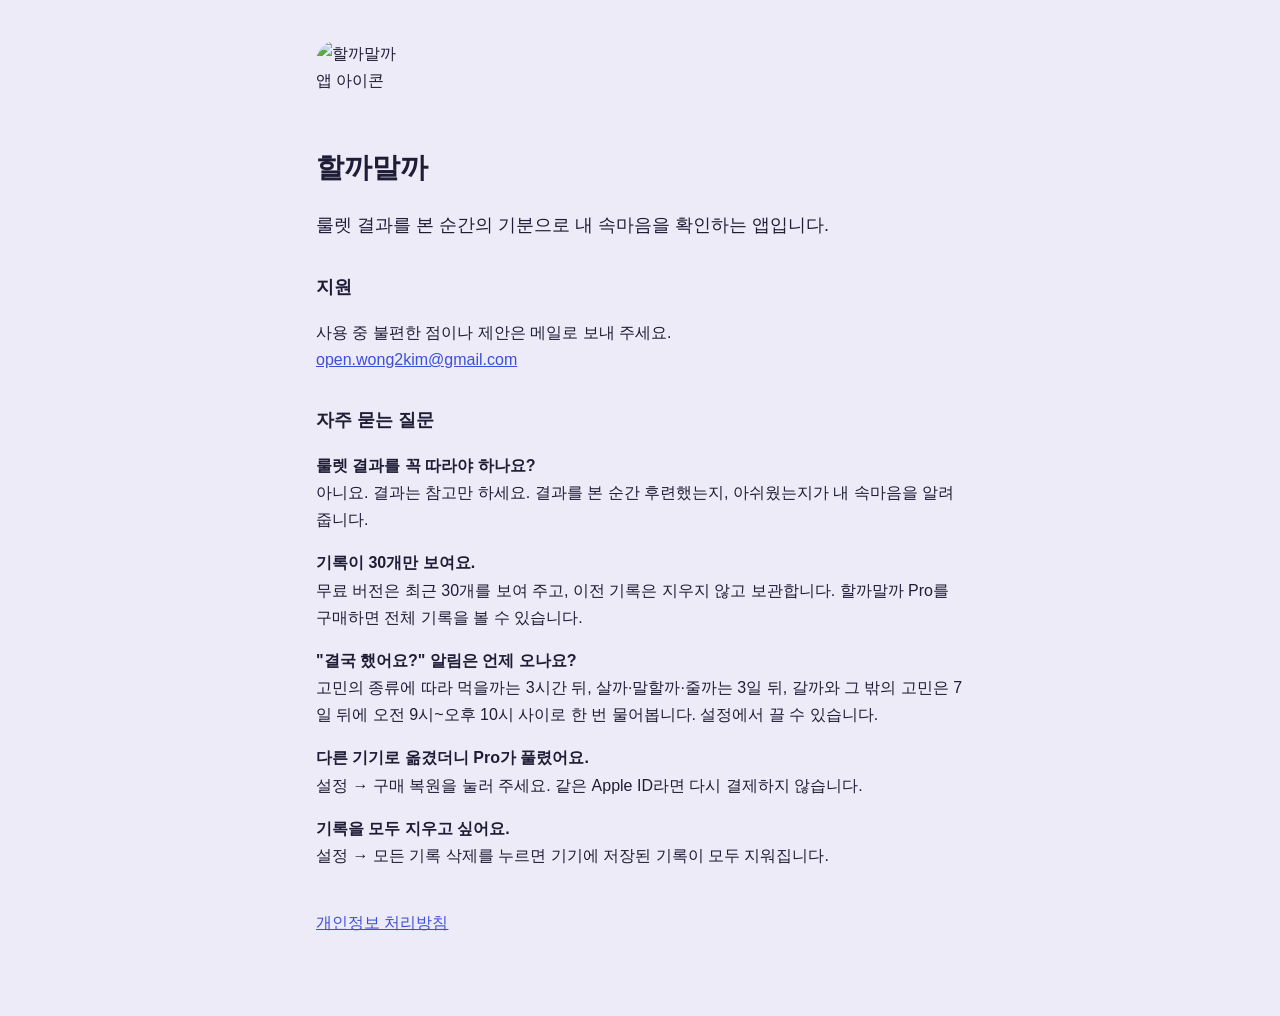
==== index.html @ 56ea6224 "지원 페이지와 개인정보 처리방침" ====
<!doctype html>
<html lang="ko">
<head>
<meta charset="utf-8">
<meta name="viewport" content="width=device-width, initial-scale=1">
<title>할까말까 — 룰렛 말고 내 마음이 답해요</title>
<link rel="stylesheet" href="style.css">
<link rel="icon" href="app-icon.png">
</head>
<body>
<main>
<img class="icon" src="app-icon.png" alt="할까말까 앱 아이콘" width="96" height="96">
<h1>할까말까</h1>
<p class="lead">룰렛 결과를 본 순간의 기분으로 내 속마음을 확인하는 앱입니다.</p>

<h2>지원</h2>
<p>사용 중 불편한 점이나 제안은 메일로 보내 주세요.<br>
<a href="mailto:open.wong2kim@gmail.com">open.wong2kim@gmail.com</a></p>

<h2>자주 묻는 질문</h2>
<p><b>룰렛 결과를 꼭 따라야 하나요?</b><br>아니요. 결과는 참고만 하세요. 결과를 본 순간 후련했는지, 아쉬웠는지가 내 속마음을 알려 줍니다.</p>
<p><b>기록이 30개만 보여요.</b><br>무료 버전은 최근 30개를 보여 주고, 이전 기록은 지우지 않고 보관합니다. 할까말까 Pro를 구매하면 전체 기록을 볼 수 있습니다.</p>
<p><b>"결국 했어요?" 알림은 언제 오나요?</b><br>고민의 종류에 따라 먹을까는 3시간 뒤, 살까·말할까·줄까는 3일 뒤, 갈까와 그 밖의 고민은 7일 뒤에 오전 9시~오후 10시 사이로 한 번 물어봅니다. 설정에서 끌 수 있습니다.</p>
<p><b>다른 기기로 옮겼더니 Pro가 풀렸어요.</b><br>설정 → 구매 복원을 눌러 주세요. 같은 Apple ID라면 다시 결제하지 않습니다.</p>
<p><b>기록을 모두 지우고 싶어요.</b><br>설정 → 모든 기록 삭제를 누르면 기기에 저장된 기록이 모두 지워집니다.</p>

<p class="links"><a href="privacy.html">개인정보 처리방침</a></p>
</main>
</body>
</html>
---- style.css ----
:root { --bg: #EDEBF7; --fg: #1F1D36; --muted: #6B6885; --accent: #3D4FD8; }
@media (prefers-color-scheme: dark) { :root { --bg: #16152A; --fg: #F1EFFF; --muted: #A3A0C2; --accent: #8A96FF; } }
* { box-sizing: border-box; }
body { margin: 0; background: var(--bg); color: var(--fg); font: 16px/1.7 -apple-system, "Apple SD Gothic Neo", "Noto Sans KR", sans-serif; }
main { max-width: 680px; margin: 0 auto; padding: 40px 16px 64px; }
h1 { font-size: 28px; margin: 8px 0 4px; }
h2 { font-size: 18px; margin: 32px 0 8px; }
a { color: var(--accent); }
.meta, .back { color: var(--muted); font-size: 14px; }
.lead { font-size: 18px; }
.icon { border-radius: 22px; display: block; }
.links { margin-top: 40px; }
ul { padding-left: 20px; }
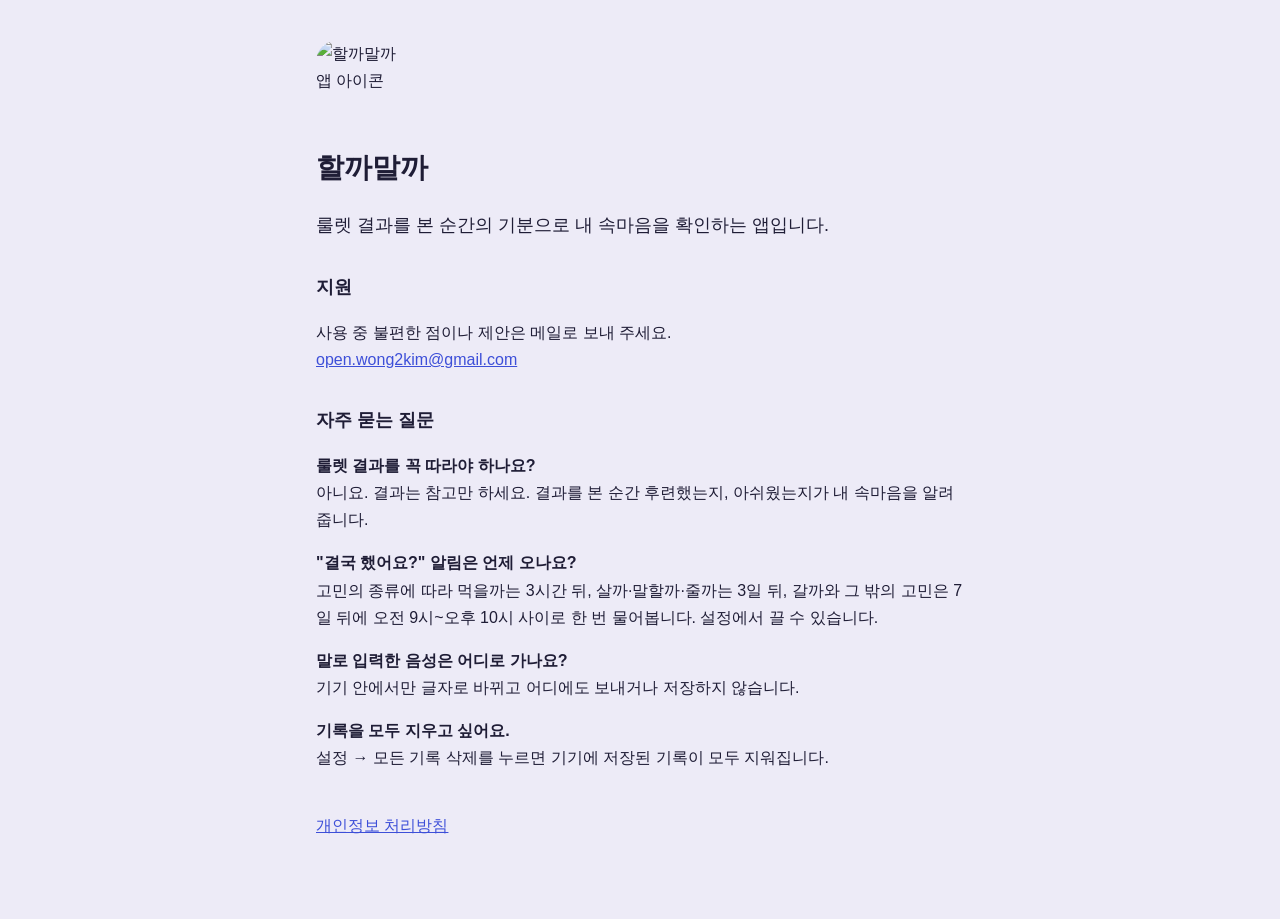
==== commit 4c047b29: "무료 출시: Pro·결제 안내 제거, 음성 입력 FAQ 추가 Co-Authored-By: Claude Opus 5.5 <noreply@anthropic.com>" ====
--- a/index.html
+++ b/index.html
@@ -19,9 +19,8 @@
 
 <h2>자주 묻는 질문</h2>
 <p><b>룰렛 결과를 꼭 따라야 하나요?</b><br>아니요. 결과는 참고만 하세요. 결과를 본 순간 후련했는지, 아쉬웠는지가 내 속마음을 알려 줍니다.</p>
-<p><b>기록이 30개만 보여요.</b><br>무료 버전은 최근 30개를 보여 주고, 이전 기록은 지우지 않고 보관합니다. 할까말까 Pro를 구매하면 전체 기록을 볼 수 있습니다.</p>
 <p><b>"결국 했어요?" 알림은 언제 오나요?</b><br>고민의 종류에 따라 먹을까는 3시간 뒤, 살까·말할까·줄까는 3일 뒤, 갈까와 그 밖의 고민은 7일 뒤에 오전 9시~오후 10시 사이로 한 번 물어봅니다. 설정에서 끌 수 있습니다.</p>
-<p><b>다른 기기로 옮겼더니 Pro가 풀렸어요.</b><br>설정 → 구매 복원을 눌러 주세요. 같은 Apple ID라면 다시 결제하지 않습니다.</p>
+<p><b>말로 입력한 음성은 어디로 가나요?</b><br>기기 안에서만 글자로 바뀌고 어디에도 보내거나 저장하지 않습니다.</p>
 <p><b>기록을 모두 지우고 싶어요.</b><br>설정 → 모든 기록 삭제를 누르면 기기에 저장된 기록이 모두 지워집니다.</p>
 
 <p class="links"><a href="privacy.html">개인정보 처리방침</a></p>
